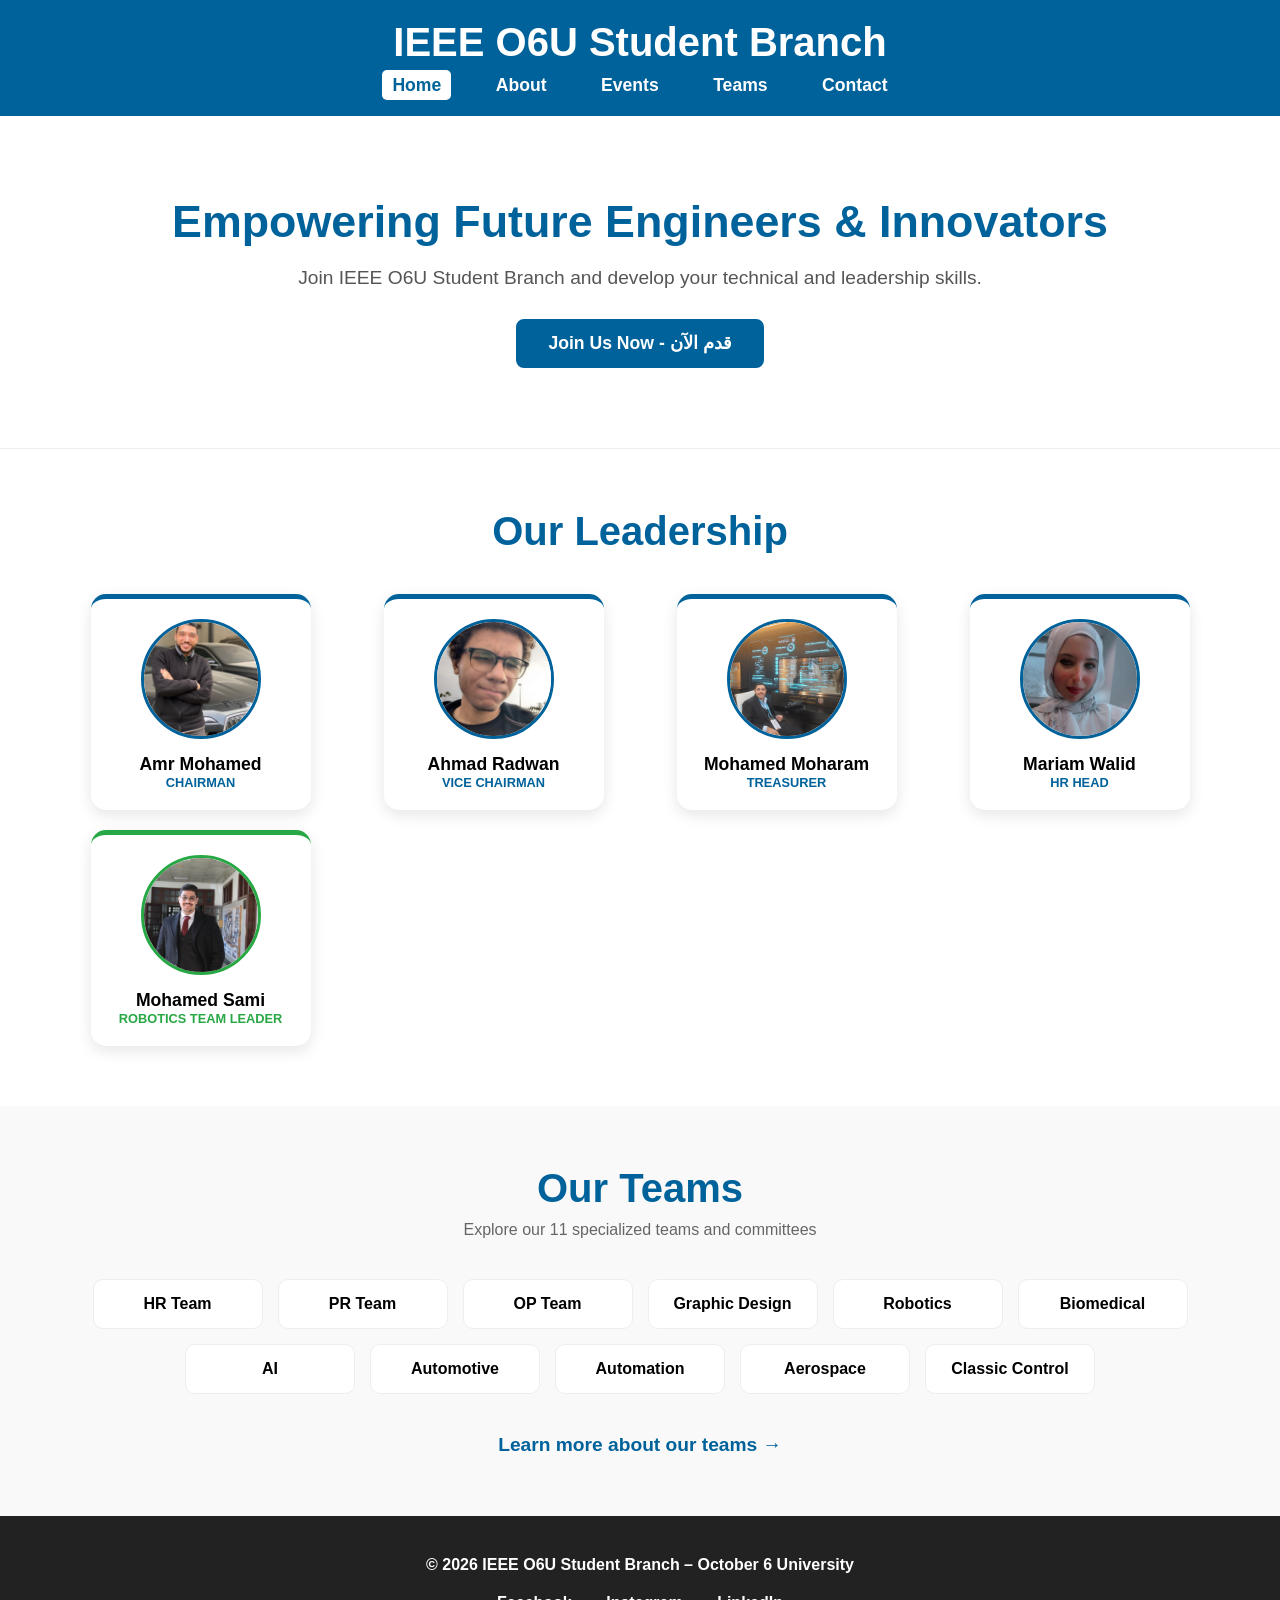
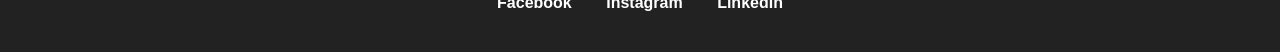
==== index.html @ f4ebad58 "Update index.html" ====
<!DOCTYPE html>
<html lang="en">
<head>
    <meta charset="UTF-8">
    <meta name="viewport" content="width=device-width, initial-scale=1.0">
    <title>IEEE O6U Student Branch</title>
    <link rel="stylesheet" href="styles.css">
</head>
<body>

<header>
  <div class="container">
    <h1>IEEE O6U Student Branch</h1>
    <nav>
      <ul>
        <li><a href="index.html" class="active">Home</a></li>
        <li><a href="about.html">About</a></li>
        <li><a href="events.html">Events</a></li>
        <li><a href="teams.html">Teams</a></li>
        <li><a href="contact.html">Contact</a></li>
      </ul>
    </nav>
  </div>
</header>

<section class="hero">
  <div class="container">
    <h2>Empowering Future Engineers & Innovators</h2>
    <p>Join IEEE O6U Student Branch and develop your technical and leadership skills.</p>
    <a href="https://docs.google.com/forms/d/e/1FAIpQLSeNjHLIjLSoPMXFCIe4348xCJpKV9gm_BP9CC3lukH4zz6n0A/viewform?usp=header" target="_blank" class="btn">Join Us Now - قدم الآن</a>
  </div>
</section>

<section class="leadership" style="padding: 60px 0; text-align: center; background: #fff;">
    <div class="container">
        <h3 style="color: #00629B; font-size: 2.5em; margin-bottom: 40px;">Our Leadership</h3>
        <div style="display: grid; grid-template-columns: repeat(auto-fit, minmax(220px, 1fr)); gap: 20px; justify-items: center;">
            
            <div class="team-card" style="width: 220px; padding: 20px; background: #fff; border-radius: 15px; box-shadow: 0 5px 15px rgba(0,0,0,0.1); border-top: 5px solid #00629B;">
                <div style="width: 120px; height: 120px; margin: 0 auto 15px; border: 3px solid #00629B; border-radius: 50%; overflow: hidden;">
                    <img src="amr.jpg" alt="Amr Mohamed" style="width: 100%; height: 100%; object-fit: cover;">
                </div>
                <h4 style="font-size: 1.1em;">Amr Mohamed</h4>
                <p style="color: #00629B; font-weight: bold; font-size: 0.8em; text-transform: uppercase;">Chairman</p>
            </div>

            <div class="team-card" style="width: 220px; padding: 20px; background: #fff; border-radius: 15px; box-shadow: 0 5px 15px rgba(0,0,0,0.1); border-top: 5px solid #00629B;">
                <div style="width: 120px; height: 120px; margin: 0 auto 15px; border: 3px solid #00629B; border-radius: 50%; overflow: hidden;">
                    <img src="Radwan.jpg" alt="Ahmad Radwan" style="width: 100%; height: 100%; object-fit: cover;">
                </div>
                <h4 style="font-size: 1.1em;">Ahmad Radwan</h4>
                <p style="color: #00629B; font-weight: bold; font-size: 0.8em; text-transform: uppercase;">Vice Chairman</p>
            </div>

            <div class="team-card" style="width: 220px; padding: 20px; background: #fff; border-radius: 15px; box-shadow: 0 5px 15px rgba(0,0,0,0.1); border-top: 5px solid #00629B;">
                <div style="width: 120px; height: 120px; margin: 0 auto 15px; border: 3px solid #00629B; border-radius: 50%; overflow: hidden;">
                    <img src="moharam.jpg" alt="Mohamed Moharam" style="width: 100%; height: 100%; object-fit: cover;">
                </div>
                <h4 style="font-size: 1.1em;">Mohamed Moharam</h4>
                <p style="color: #00629B; font-weight: bold; font-size: 0.8em; text-transform: uppercase;">Treasurer</p>
            </div>

            <div class="team-card" style="width: 220px; padding: 20px; background: #fff; border-radius: 15px; box-shadow: 0 5px 15px rgba(0,0,0,0.1); border-top: 5px solid #00629B;">
                <div style="width: 120px; height: 120px; margin: 0 auto 15px; border: 3px solid #00629B; border-radius: 50%; overflow: hidden;">
                    <img src="mariam.jpg" alt="Mariam Walid HR Head" style="width: 100%; height: 100%; object-fit: cover;">
                </div>
                <h4 style="font-size: 1.1em;">Mariam Walid</h4>
                <p style="color: #00629B; font-weight: bold; font-size: 0.8em; text-transform: uppercase;">HR Head</p>
            </div>

            <div class="team-card" style="width: 220px; padding: 20px; background: #fff; border-radius: 15px; box-shadow: 0 5px 15px rgba(0,0,0,0.1); border-top: 5px solid #28a745;">
                <div style="width: 120px; height: 120px; margin: 0 auto 15px; border: 3px solid #28a745; border-radius: 50%; overflow: hidden;">
                    <img src="sami.jpg" alt="Mohamed Sami" style="width: 100%; height: 100%; object-fit: cover;">
                </div>
                <h4 style="font-size: 1.1em;">Mohamed Sami</h4>
                <p style="color: #28a745; font-weight: bold; font-size: 0.8em; text-transform: uppercase;">Robotics Team Leader</p>
            </div>

        </div>
    </div>
</section>

<section class="teams-preview" style="padding: 60px 0; text-align: center; background: #f9f9f9;">
  <div class="container">
    <h3 style="color: #00629B; margin-bottom: 10px; font-size: 2.5em;">Our Teams</h3>
    <p style="margin-bottom: 40px; color: #666;">Explore our 11 specialized teams and committees</p>
    
    <div class="team-cards" style="display: flex; justify-content: center; gap: 15px; flex-wrap: wrap; margin-bottom: 40px;">
      <div class="team-card" style="background: #fff; padding: 15px; border-radius: 10px; width: 170px; border: 1px solid #eee;"><h4>HR Team</h4></div>
      <div class="team-card" style="background: #fff; padding: 15px; border-radius: 10px; width: 170px; border: 1px solid #eee;"><h4>PR Team</h4></div>
      <div class="team-card" style="background: #fff; padding: 15px; border-radius: 10px; width: 170px; border: 1px solid #eee;"><h4>OP Team</h4></div>
      <div class="team-card" style="background: #fff; padding: 15px; border-radius: 10px; width: 170px; border: 1px solid #eee;"><h4>Graphic Design</h4></div>
      <div class="team-card" style="background: #fff; padding: 15px; border-radius: 10px; width: 170px; border: 1px solid #eee;"><h4>Robotics</h4></div>
      <div class="team-card" style="background: #fff; padding: 15px; border-radius: 10px; width: 170px; border: 1px solid #eee;"><h4>Biomedical</h4></div>
      <div class="team-card" style="background: #fff; padding: 15px; border-radius: 10px; width: 170px; border: 1px solid #eee;"><h4>AI</h4></div>
      <div class="team-card" style="background: #fff; padding: 15px; border-radius: 10px; width: 170px; border: 1px solid #eee;"><h4>Automotive</h4></div>
      <div class="team-card" style="background: #fff; padding: 15px; border-radius: 10px; width: 170px; border: 1px solid #eee;"><h4>Automation</h4></div>
      <div class="team-card" style="background: #fff; padding: 15px; border-radius: 10px; width: 170px; border: 1px solid #eee;"><h4>Aerospace</h4></div>
      <div class="team-card" style="background: #fff; padding: 15px; border-radius: 10px; width: 170px; border: 1px solid #eee;"><h4>Classic Control</h4></div>
    </div>
    
    <a href="teams.html" style="color: #00629B; font-weight: bold; text-decoration: none; font-size: 1.2em;">Learn more about our teams →</a>
  </div>
</section>

<footer style="background: #222; color: white; padding: 40px 0; text-align: center;">
  <div class="container">
    <p style="margin-bottom: 20px; font-weight: bold;">© 2026 IEEE O6U Student Branch – October 6 University</p>
    <div class="social-links">
      <a href="https://www.facebook.com/IEEEO6U" target="_blank" style="color: white; text-decoration: none; margin: 0 15px; font-weight: bold;">Facebook</a>
      <a href="https://www.instagram.com/ieee_o6u" target="_blank" style="color: white; text-decoration: none; margin: 0 15px; font-weight: bold;">Instagram</a>
      <a href="https://www.linkedin.com/company/ieee-o6u/" target="_blank" style="color: white; text-decoration: none; margin: 0 15px; font-weight: bold;">LinkedIn</a>
    </div>
  </div>
</footer>

</body>
</html>
---- styles.css ----
/* Reset & General Styles */
* {
  margin: 0;
  padding: 0;
  box-sizing: border-box;
  font-family: 'Segoe UI', Tahoma, Geneva, Verdana, sans-serif; /* خط عملي وشيك جداً */
}

html {
  scroll-behavior: smooth; /* عشان النزول والطلوع في الصفحة يكون ناعم */
}

body {
  background-color: #f4f7f9;
}

/* Container */
.container {
  width: 90%;
  max-width: 1200px;
  margin: 0 auto;
}

/* Header + Navbar */
header {
  background: #00629B; /* لون IEEE الرسمي */
  color: white;
  padding: 20px 0;
  text-align: center;
  box-shadow: 0 4px 10px rgba(0,0,0,0.1);
}

header h1 {
  font-size: 2.5em;
  margin-bottom: 10px;
}

nav ul {
  list-style: none;
  margin-top: 10px;
}

nav ul li {
  display: inline-block;
  margin: 0 15px;
}

nav ul li a {
  color: white;
  text-decoration: none;
  font-weight: bold;
  font-size: 1.1em;
  transition: 0.3s;
  padding: 5px 10px;
  border-radius: 5px;
}

nav ul li a:hover,
nav ul li a.active {
  color: #00629B;
  background: white; /* بيعمل شكل زرار لما تقف عليه */
}

/* Hero Section */
.hero {
  background: #fff;
  text-align: center;
  padding: 80px 20px;
  animation: fadeIn 1.2s ease-in;
  border-bottom: 1px solid #eee;
}

.hero h2 {
  font-size: 2.8em;
  margin-bottom: 20px;
  color: #00629B;
}

.hero p {
  font-size: 1.2em;
  margin-bottom: 30px;
  color: #555;
}

.btn {
  display: inline-block;
  padding: 12px 30px;
  background: #00629B;
  color: white;
  text-decoration: none;
  border-radius: 8px;
  font-weight: bold;
  font-size: 1.1em;
  transition: 0.3s;
  border: 2px solid #00629B;
}

.btn:hover {
  background: white;
  color: #00629B;
}

/* Cards (Teams & Events) */
.team-cards, .event-cards {
  display: flex;
  flex-wrap: wrap;
  justify-content: center;
  gap: 20px;
  margin-top: 30px;
}

.team-card, .event-card {
  transition: 0.3s ease-in-out;
  cursor: pointer;
}

.team-card:hover, .event-card:hover {
  transform: translateY(-10px);
  box-shadow: 0 15px 25px rgba(0,0,0,0.15) !important;
}

/* Social Links Hover Effect in Footer */
.social-links a {
  transition: 0.3s;
}

.social-links a:hover {
  color: #00629B !important;
}

/* Animations */
@keyframes fadeIn {
  0% { opacity: 0; transform: translateY(20px); }
  100% { opacity: 1; transform: translateY(0); }
}

/* Join Page Styles (لو احتجتها في المستقبل) */
.join-container {
    max-width: 500px;
    margin: 40px auto;
    background: #fff;
    padding: 30px;
    border-radius: 12px;
    box-shadow: 0 10px 30px rgba(0,0,0,0.1);
    border-top: 6px solid #00629B;
}
.form-group { margin-bottom: 15px; }
.form-group label { display: block; margin-bottom: 5px; font-weight: bold; }
.form-group input, .form-group select, .form-group textarea {
    width: 100%; padding: 10px; border: 1px solid #ddd; border-radius: 6px; box-sizing: border-box;
}
.submit-btn {
    width: 100%; background: #00629B; color: white; padding: 12px; border: none;
    border-radius: 6px; font-size: 16px; cursor: pointer; transition: 0.3s;
}
.submit-btn:hover { background: #004a75; }

/* Responsive Media Queries (عشان الموبايل) */
@media (max-width: 768px) {
  nav ul li {
    display: block;
    margin: 10px 0;
  }
  .hero h2 {
    font-size: 2em;
  }
  .team-card, .event-card {
    width: 100% !important;
    max-width: 350px;
  }
}
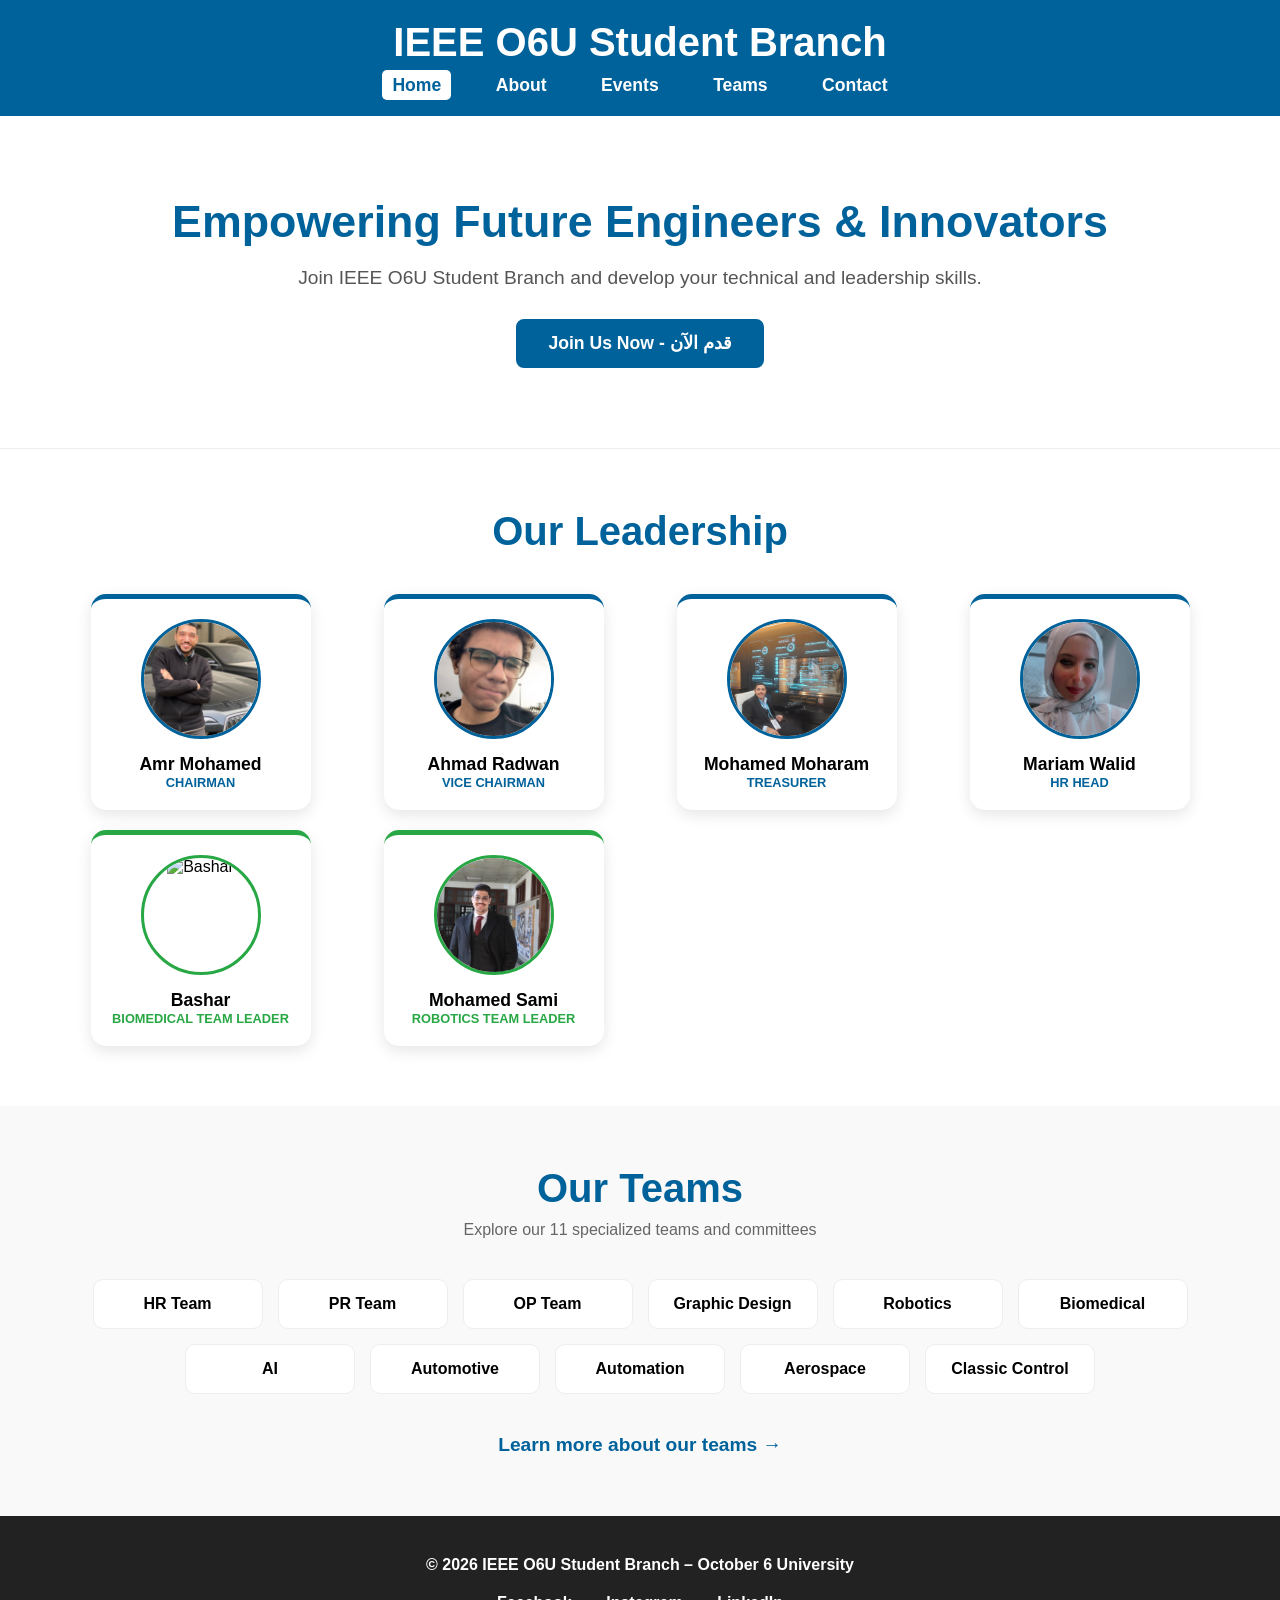
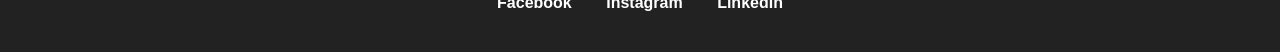
==== commit 4adf8768: "Update index.html" ====
--- a/index.html
+++ b/index.html
@@ -70,6 +70,14 @@
 
             <div class="team-card" style="width: 220px; padding: 20px; background: #fff; border-radius: 15px; box-shadow: 0 5px 15px rgba(0,0,0,0.1); border-top: 5px solid #28a745;">
                 <div style="width: 120px; height: 120px; margin: 0 auto 15px; border: 3px solid #28a745; border-radius: 50%; overflow: hidden;">
+                    <img src="bashar.jpg" alt="Bashar" style="width: 100%; height: 100%; object-fit: cover;">
+                </div>
+                <h4 style="font-size: 1.1em;">Bashar</h4>
+                <p style="color: #28a745; font-weight: bold; font-size: 0.8em; text-transform: uppercase;">Biomedical Team Leader</p>
+            </div>
+
+            <div class="team-card" style="width: 220px; padding: 20px; background: #fff; border-radius: 15px; box-shadow: 0 5px 15px rgba(0,0,0,0.1); border-top: 5px solid #28a745;">
+                <div style="width: 120px; height: 120px; margin: 0 auto 15px; border: 3px solid #28a745; border-radius: 50%; overflow: hidden;">
                     <img src="sami.jpg" alt="Mohamed Sami" style="width: 100%; height: 100%; object-fit: cover;">
                 </div>
                 <h4 style="font-size: 1.1em;">Mohamed Sami</h4>
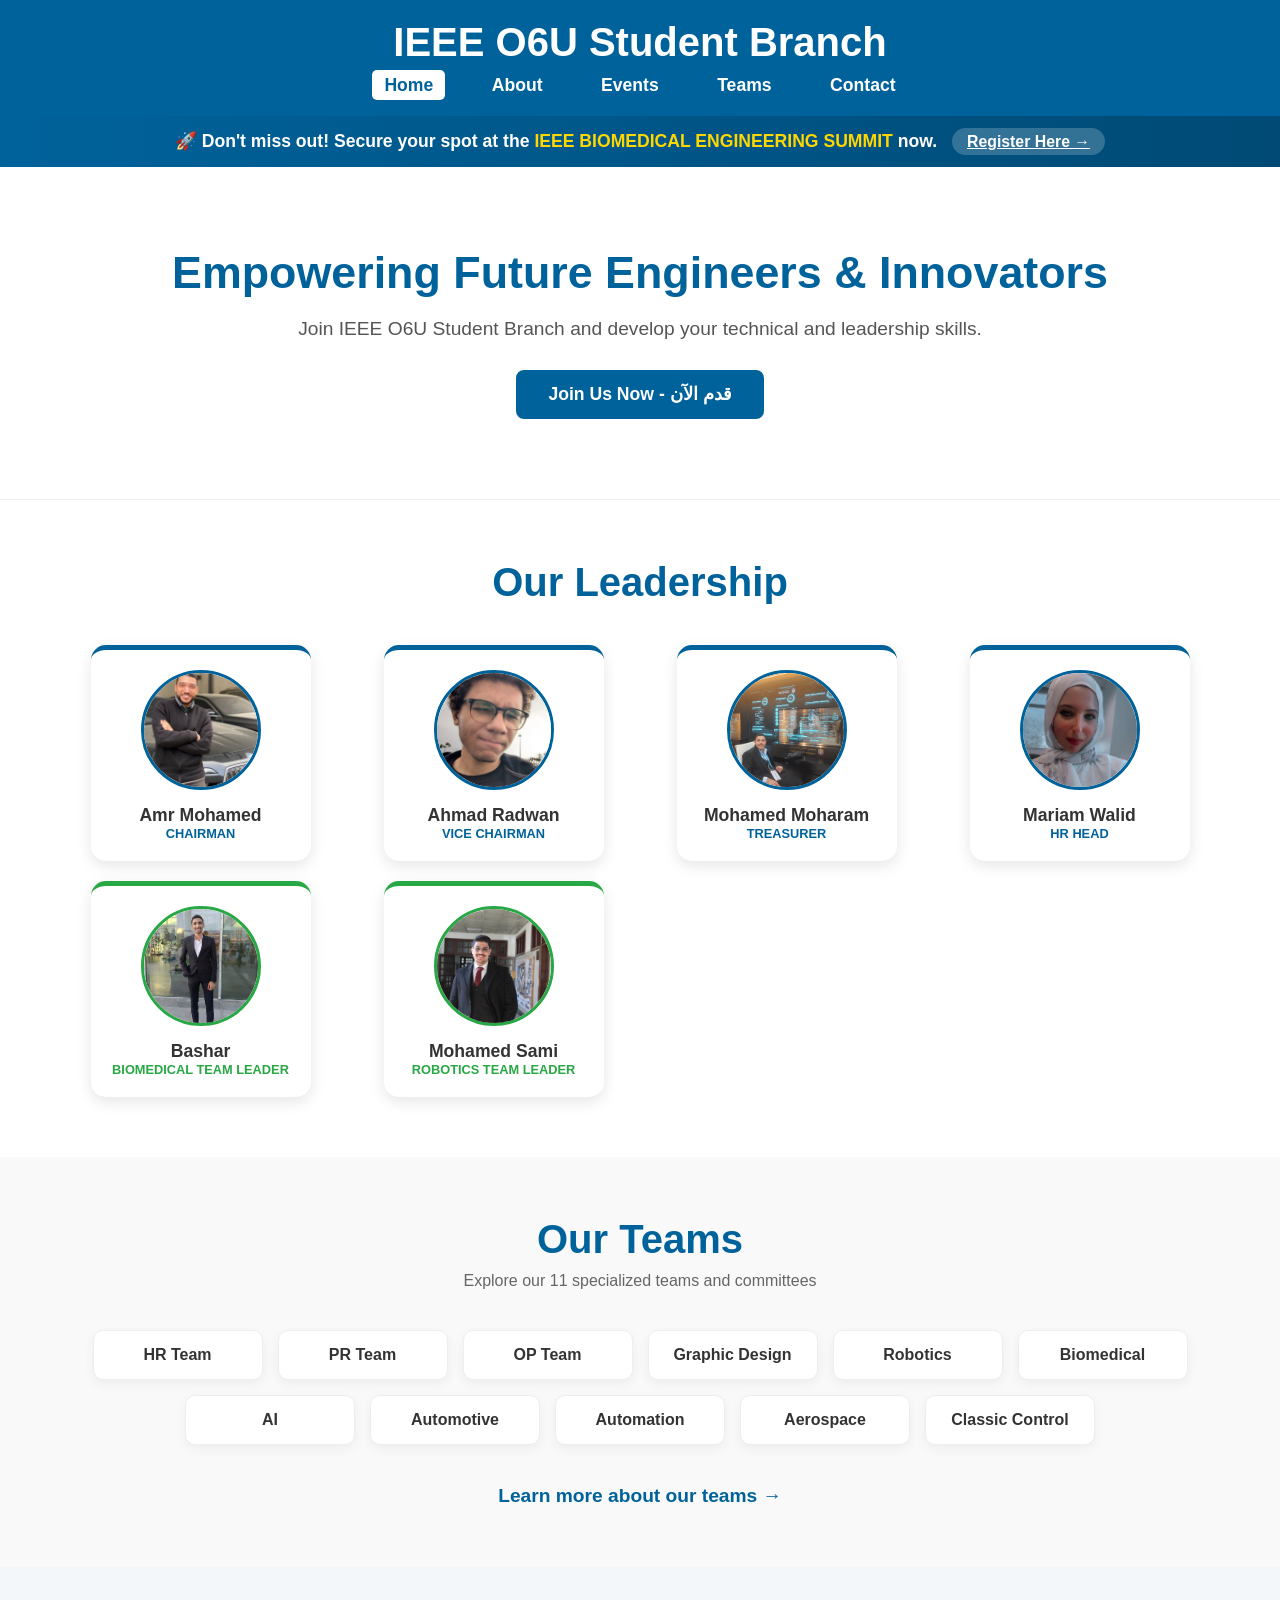
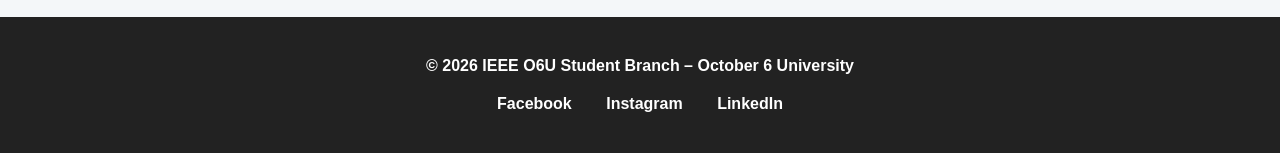
==== commit be9acdb0: "Update index.html" ====
--- a/index.html
+++ b/index.html
@@ -22,6 +22,13 @@
     </nav>
   </div>
 </header>
+
+<div style="background: linear-gradient(90deg, #00629B, #004a75); color: white; padding: 15px; text-align: center; font-family: sans-serif;">
+    <p style="margin: 0; font-size: 1.1em; font-weight: bold;">
+        🚀 Don't miss out! Secure your spot at the <span style="color: #FFD700;">IEEE BIOMEDICAL ENGINEERING SUMMIT</span> now. 
+        <a href="events.html" style="color: #fff; text-decoration: underline; margin-left: 10px; background: rgba(255,255,255,0.2); padding: 5px 15px; border-radius: 20px; font-size: 0.9em; transition: 0.3s;">Register Here →</a>
+    </p>
+</div>
 
 <section class="hero">
   <div class="container">
--- a/styles.css
+++ b/styles.css
@@ -3,15 +3,16 @@
   margin: 0;
   padding: 0;
   box-sizing: border-box;
-  font-family: 'Segoe UI', Tahoma, Geneva, Verdana, sans-serif; /* خط عملي وشيك جداً */
+  font-family: 'Segoe UI', Tahoma, Geneva, Verdana, sans-serif;
 }
 
 html {
-  scroll-behavior: smooth; /* عشان النزول والطلوع في الصفحة يكون ناعم */
+  scroll-behavior: smooth;
 }
 
 body {
   background-color: #f4f7f9;
+  color: #333;
 }
 
 /* Container */
@@ -23,7 +24,7 @@
 
 /* Header + Navbar */
 header {
-  background: #00629B; /* لون IEEE الرسمي */
+  background: #00629B; /* IEEE Official Blue */
   color: white;
   padding: 20px 0;
   text-align: center;
@@ -51,14 +52,14 @@
   font-weight: bold;
   font-size: 1.1em;
   transition: 0.3s;
-  padding: 5px 10px;
+  padding: 5px 12px;
   border-radius: 5px;
 }
 
 nav ul li a:hover,
 nav ul li a.active {
   color: #00629B;
-  background: white; /* بيعمل شكل زرار لما تقف عليه */
+  background: white;
 }
 
 /* Hero Section */
@@ -82,6 +83,7 @@
   color: #555;
 }
 
+/* Buttons */
 .btn {
   display: inline-block;
   padding: 12px 30px;
@@ -91,37 +93,62 @@
   border-radius: 8px;
   font-weight: bold;
   font-size: 1.1em;
-  transition: 0.3s;
+  transition: 0.3s ease-in-out;
   border: 2px solid #00629B;
 }
 
 .btn:hover {
   background: white;
   color: #00629B;
+  transform: scale(1.05);
 }
 
-/* Cards (Teams & Events) */
+/* Cards (Teams & Events) Styling */
 .team-cards, .event-cards {
   display: flex;
   flex-wrap: wrap;
   justify-content: center;
-  gap: 20px;
+  gap: 25px;
   margin-top: 30px;
 }
 
 .team-card, .event-card {
-  transition: 0.3s ease-in-out;
+  background: #fff;
+  padding: 25px;
+  border-radius: 12px;
+  text-align: center;
+  transition: all 0.3s ease-in-out;
   cursor: pointer;
+  box-shadow: 0 4px 12px rgba(0,0,0,0.05); /* ظل خفيف في العادي */
+  position: relative;
+  overflow: hidden;
 }
 
+/* Hover Effect for Cards */
 .team-card:hover, .event-card:hover {
-  transform: translateY(-10px);
-  box-shadow: 0 15px 25px rgba(0,0,0,0.15) !important;
+  transform: translateY(-10px); /* يترفع لفوق */
+  box-shadow: 0 15px 30px rgba(0,0,0,0.15) !important; /* ظل قوي */
 }
 
-/* Social Links Hover Effect in Footer */
+/* Footer */
+footer {
+  background: #222;
+  color: white;
+  padding: 40px 0;
+  text-align: center;
+  margin-top: 50px;
+}
+
+footer p {
+  margin-bottom: 20px;
+}
+
 .social-links a {
   transition: 0.3s;
+  color: white;
+  text-decoration: none;
+  margin: 0 15px;
+  font-weight: bold;
 }
 
 .social-links a:hover {
@@ -134,38 +161,28 @@
   100% { opacity: 1; transform: translateY(0); }
 }
 
-/* Join Page Styles (لو احتجتها في المستقبل) */
-.join-container {
-    max-width: 500px;
-    margin: 40px auto;
-    background: #fff;
-    padding: 30px;
-    border-radius: 12px;
-    box-shadow: 0 10px 30px rgba(0,0,0,0.1);
-    border-top: 6px solid #00629B;
-}
-.form-group { margin-bottom: 15px; }
-.form-group label { display: block; margin-bottom: 5px; font-weight: bold; }
-.form-group input, .form-group select, .form-group textarea {
-    width: 100%; padding: 10px; border: 1px solid #ddd; border-radius: 6px; box-sizing: border-box;
-}
-.submit-btn {
-    width: 100%; background: #00629B; color: white; padding: 12px; border: none;
-    border-radius: 6px; font-size: 16px; cursor: pointer; transition: 0.3s;
-}
-.submit-btn:hover { background: #004a75; }
-
-/* Responsive Media Queries (عشان الموبايل) */
+/* Responsive Media Queries (Mobile Friendly) */
 @media (max-width: 768px) {
+  header h1 {
+    font-size: 1.8em;
+  }
+  
   nav ul li {
     display: block;
     margin: 10px 0;
   }
+  
+  .hero {
+    padding: 50px 20px;
+  }
+
   .hero h2 {
     font-size: 2em;
   }
+
   .team-card, .event-card {
     width: 100% !important;
     max-width: 350px;
+    margin: 0 auto;
   }
 }
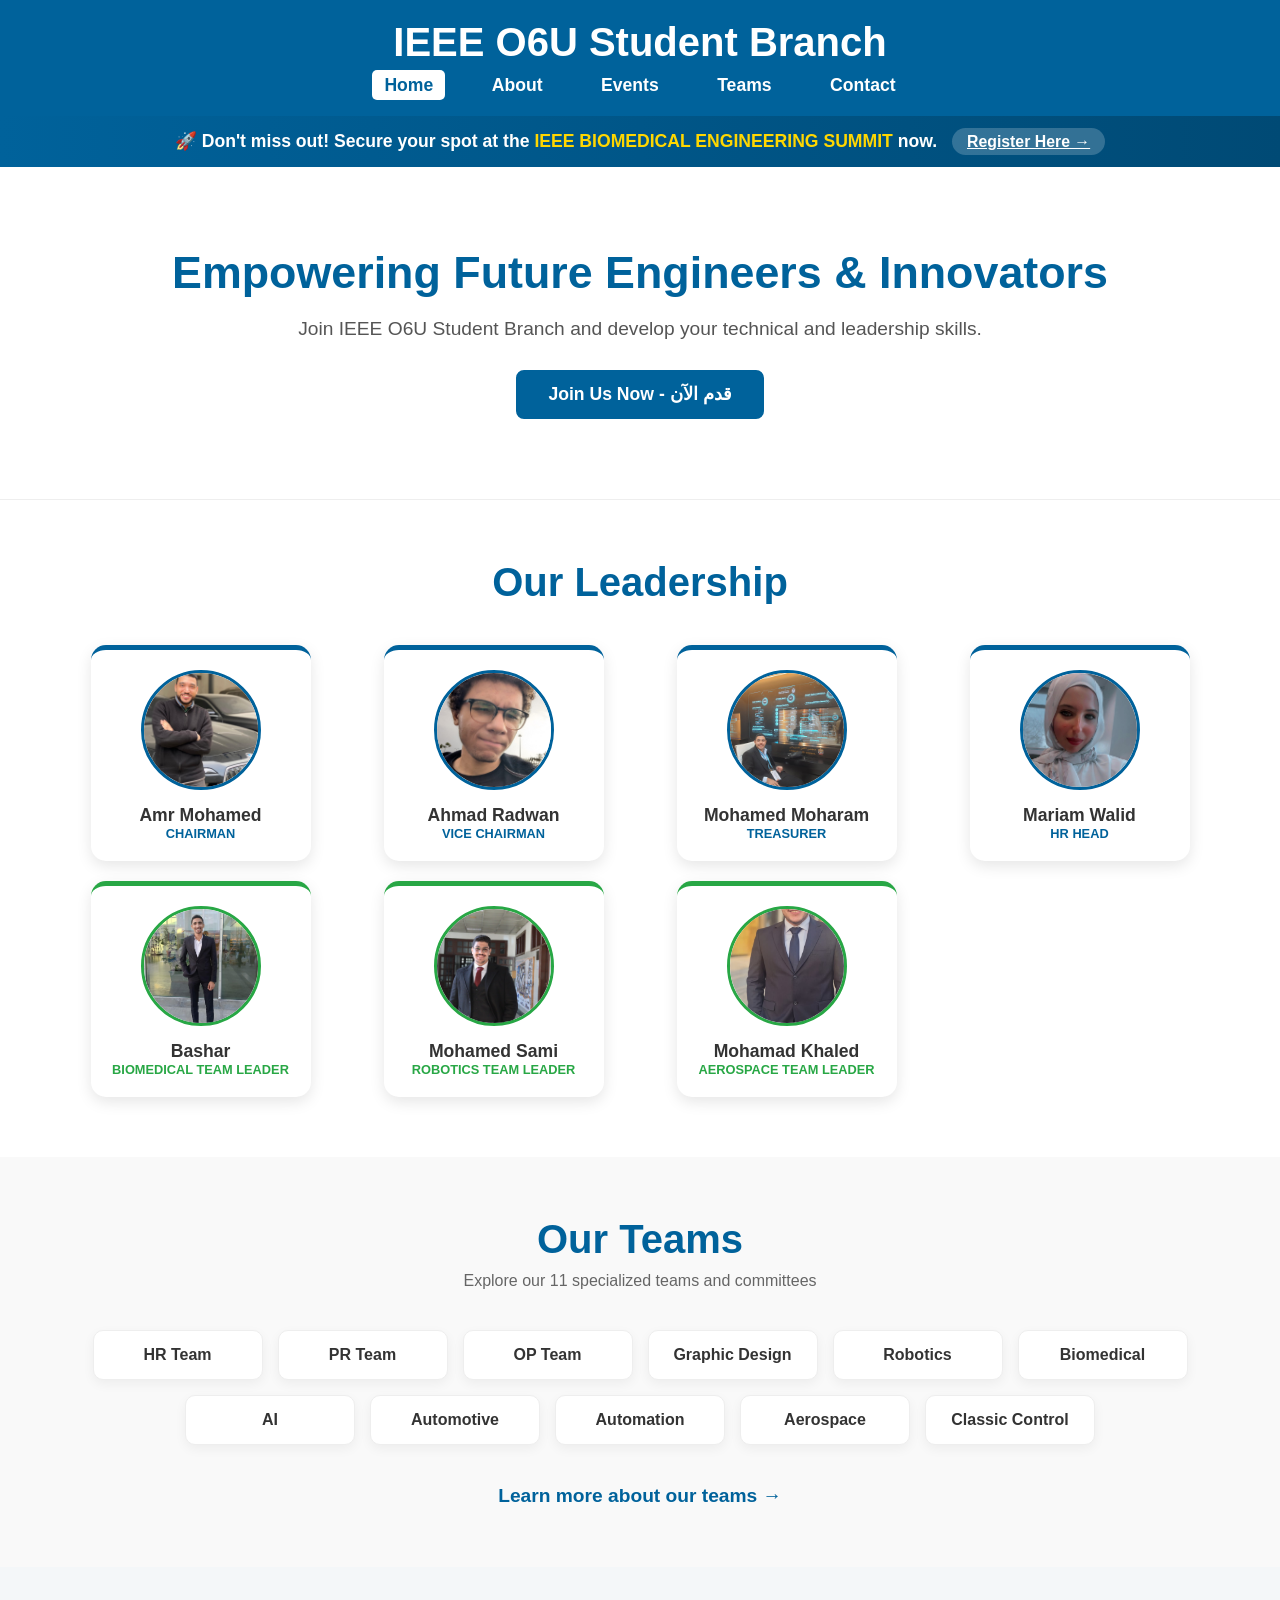
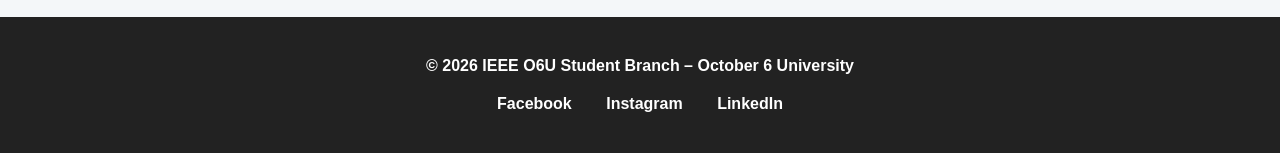
==== commit 05cfefb8: "Update index.html" ====
--- a/index.html
+++ b/index.html
@@ -91,6 +91,14 @@
                 <p style="color: #28a745; font-weight: bold; font-size: 0.8em; text-transform: uppercase;">Robotics Team Leader</p>
             </div>
 
+            <div class="team-card" style="width: 220px; padding: 20px; background: #fff; border-radius: 15px; box-shadow: 0 5px 15px rgba(0,0,0,0.1); border-top: 5px solid #28a745;">
+                <div style="width: 120px; height: 120px; margin: 0 auto 15px; border: 3px solid #28a745; border-radius: 50%; overflow: hidden;">
+                    <img src="mokh.jpg" alt="Mohamad Khaled" style="width: 100%; height: 100%; object-fit: cover;">
+                </div>
+                <h4 style="font-size: 1.1em;">Mohamad Khaled</h4>
+                <p style="color: #28a745; font-weight: bold; font-size: 0.8em; text-transform: uppercase;">Aerospace Team Leader</p>
+            </div>
+
         </div>
     </div>
 </section>
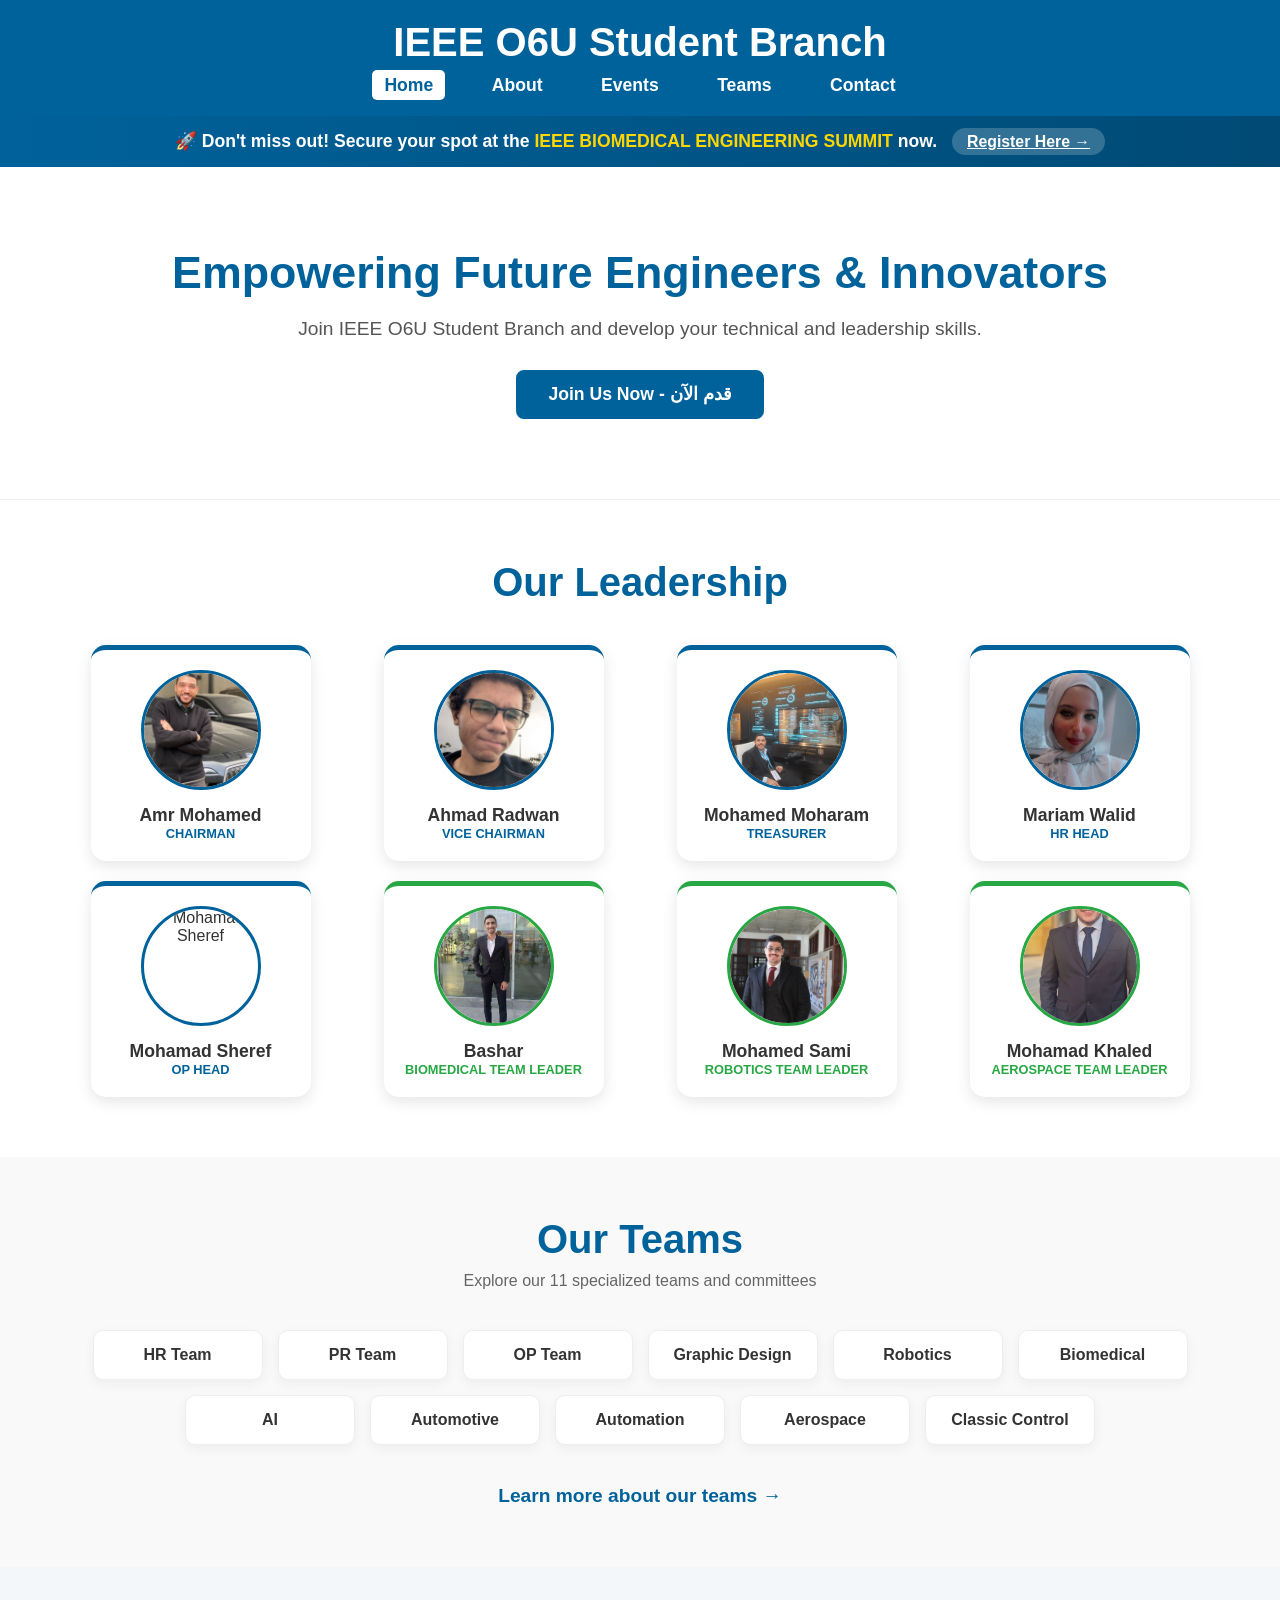
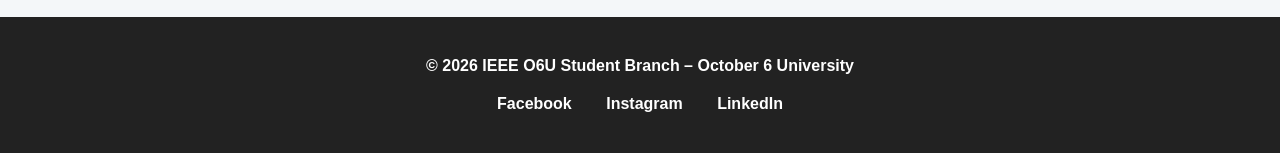
==== commit 94526845: "Update index.html" ====
--- a/index.html
+++ b/index.html
@@ -75,6 +75,14 @@
                 <p style="color: #00629B; font-weight: bold; font-size: 0.8em; text-transform: uppercase;">HR Head</p>
             </div>
 
+            <div class="team-card" style="width: 220px; padding: 20px; background: #fff; border-radius: 15px; box-shadow: 0 5px 15px rgba(0,0,0,0.1); border-top: 5px solid #00629B;">
+                <div style="width: 120px; height: 120px; margin: 0 auto 15px; border: 3px solid #00629B; border-radius: 50%; overflow: hidden;">
+                    <img src="sheref.jpg" alt="Mohamad Sheref" style="width: 100%; height: 100%; object-fit: cover;">
+                </div>
+                <h4 style="font-size: 1.1em;">Mohamad Sheref</h4>
+                <p style="color: #00629B; font-weight: bold; font-size: 0.8em; text-transform: uppercase;">OP Head</p>
+            </div>
+
             <div class="team-card" style="width: 220px; padding: 20px; background: #fff; border-radius: 15px; box-shadow: 0 5px 15px rgba(0,0,0,0.1); border-top: 5px solid #28a745;">
                 <div style="width: 120px; height: 120px; margin: 0 auto 15px; border: 3px solid #28a745; border-radius: 50%; overflow: hidden;">
                     <img src="bashar.jpg" alt="Bashar" style="width: 100%; height: 100%; object-fit: cover;">
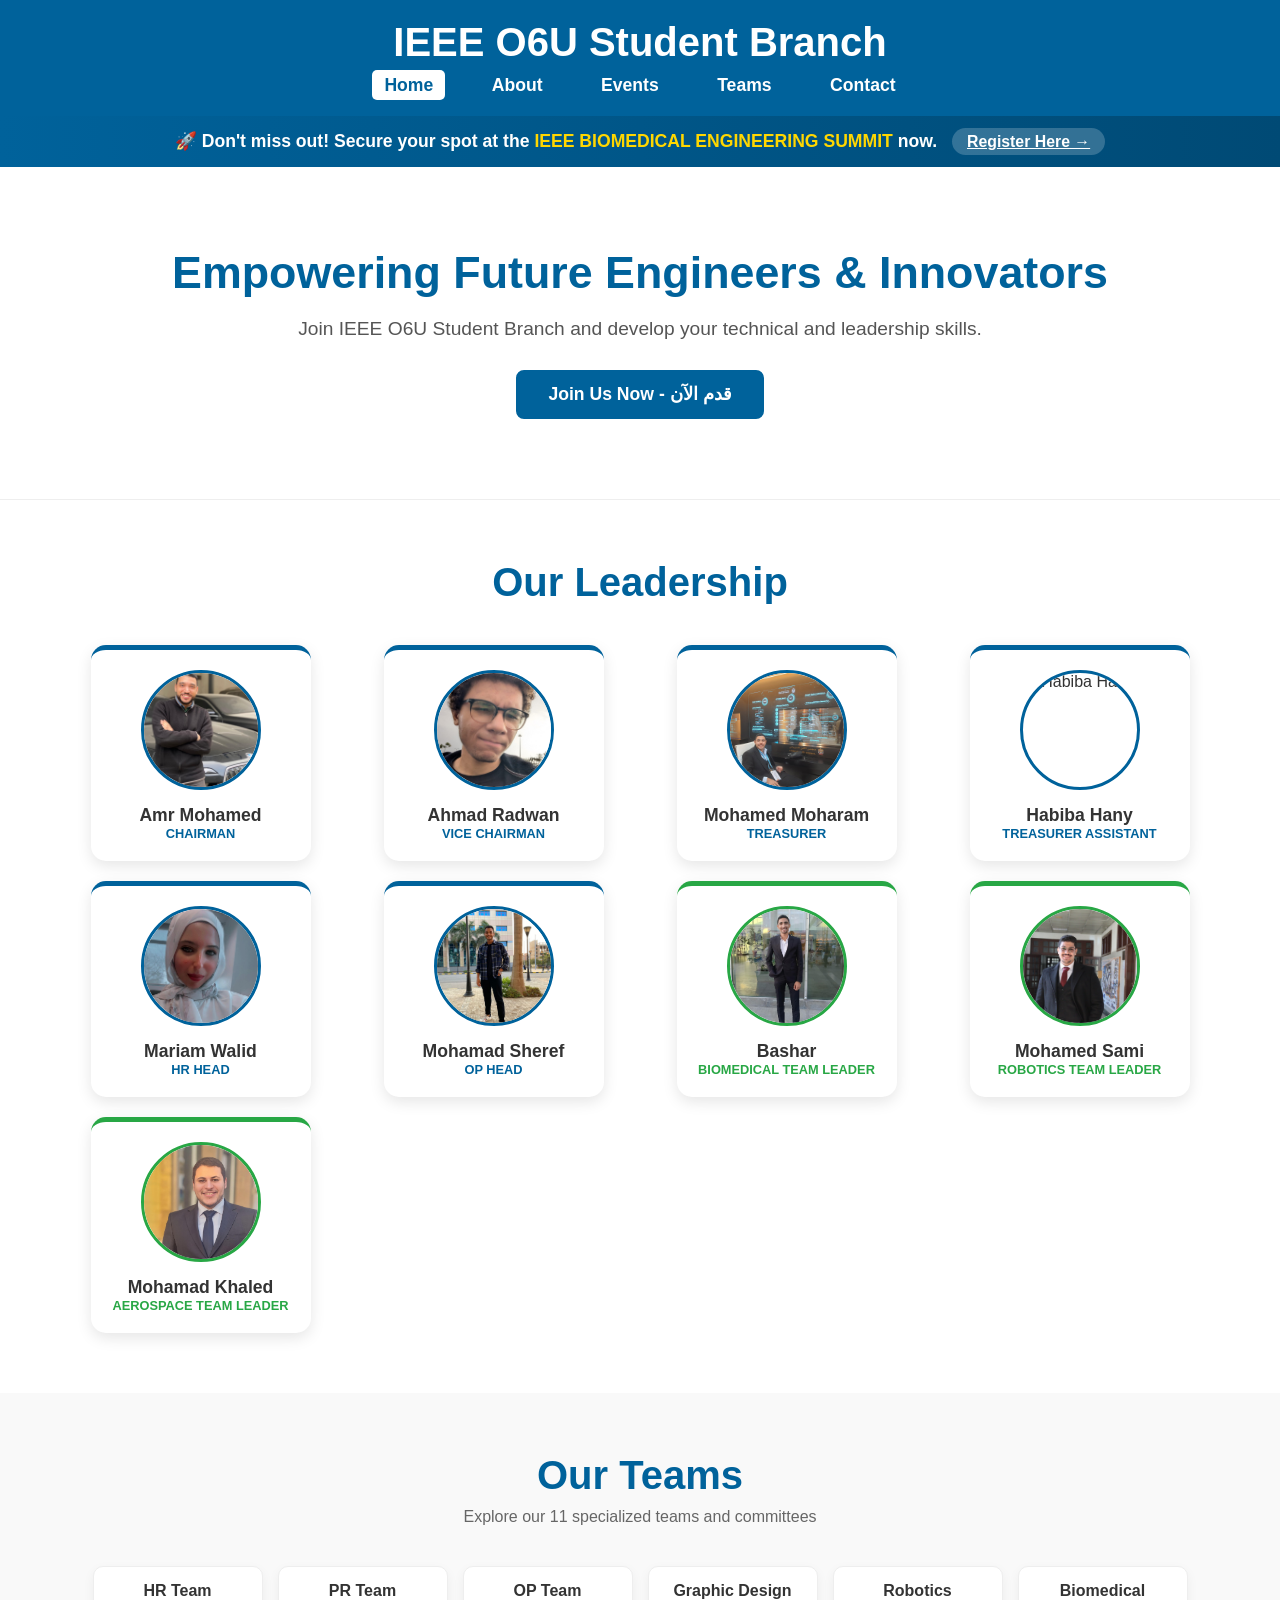
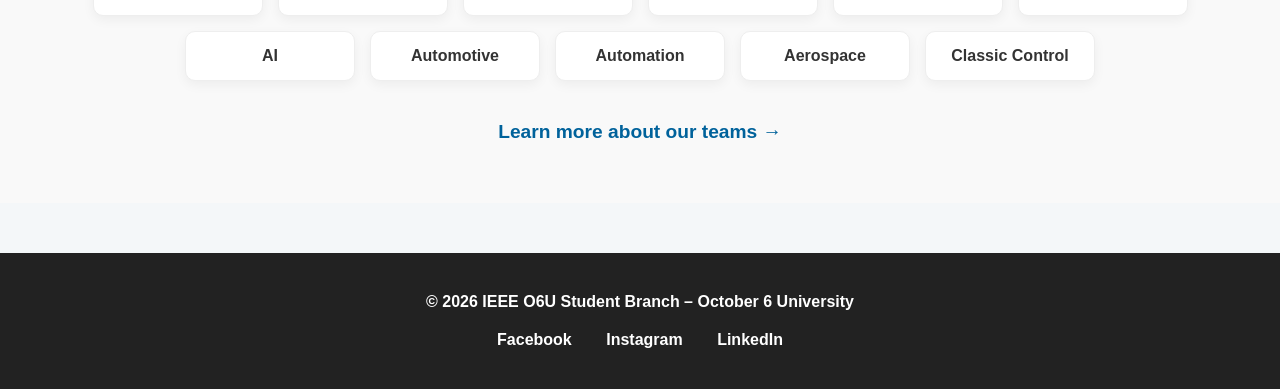
==== commit e76cb0b8: "Update index.html" ====
--- a/index.html
+++ b/index.html
@@ -65,6 +65,14 @@
                 </div>
                 <h4 style="font-size: 1.1em;">Mohamed Moharam</h4>
                 <p style="color: #00629B; font-weight: bold; font-size: 0.8em; text-transform: uppercase;">Treasurer</p>
+            </div>
+
+            <div class="team-card" style="width: 220px; padding: 20px; background: #fff; border-radius: 15px; box-shadow: 0 5px 15px rgba(0,0,0,0.1); border-top: 5px solid #00629B;">
+                <div style="width: 120px; height: 120px; margin: 0 auto 15px; border: 3px solid #00629B; border-radius: 50%; overflow: hidden;">
+                    <img src="habiba.jpg" alt="Habiba Hany" style="width: 100%; height: 100%; object-fit: cover;">
+                </div>
+                <h4 style="font-size: 1.1em;">Habiba Hany</h4>
+                <p style="color: #00629B; font-weight: bold; font-size: 0.8em; text-transform: uppercase;">Treasurer Assistant</p>
             </div>
 
             <div class="team-card" style="width: 220px; padding: 20px; background: #fff; border-radius: 15px; box-shadow: 0 5px 15px rgba(0,0,0,0.1); border-top: 5px solid #00629B;">
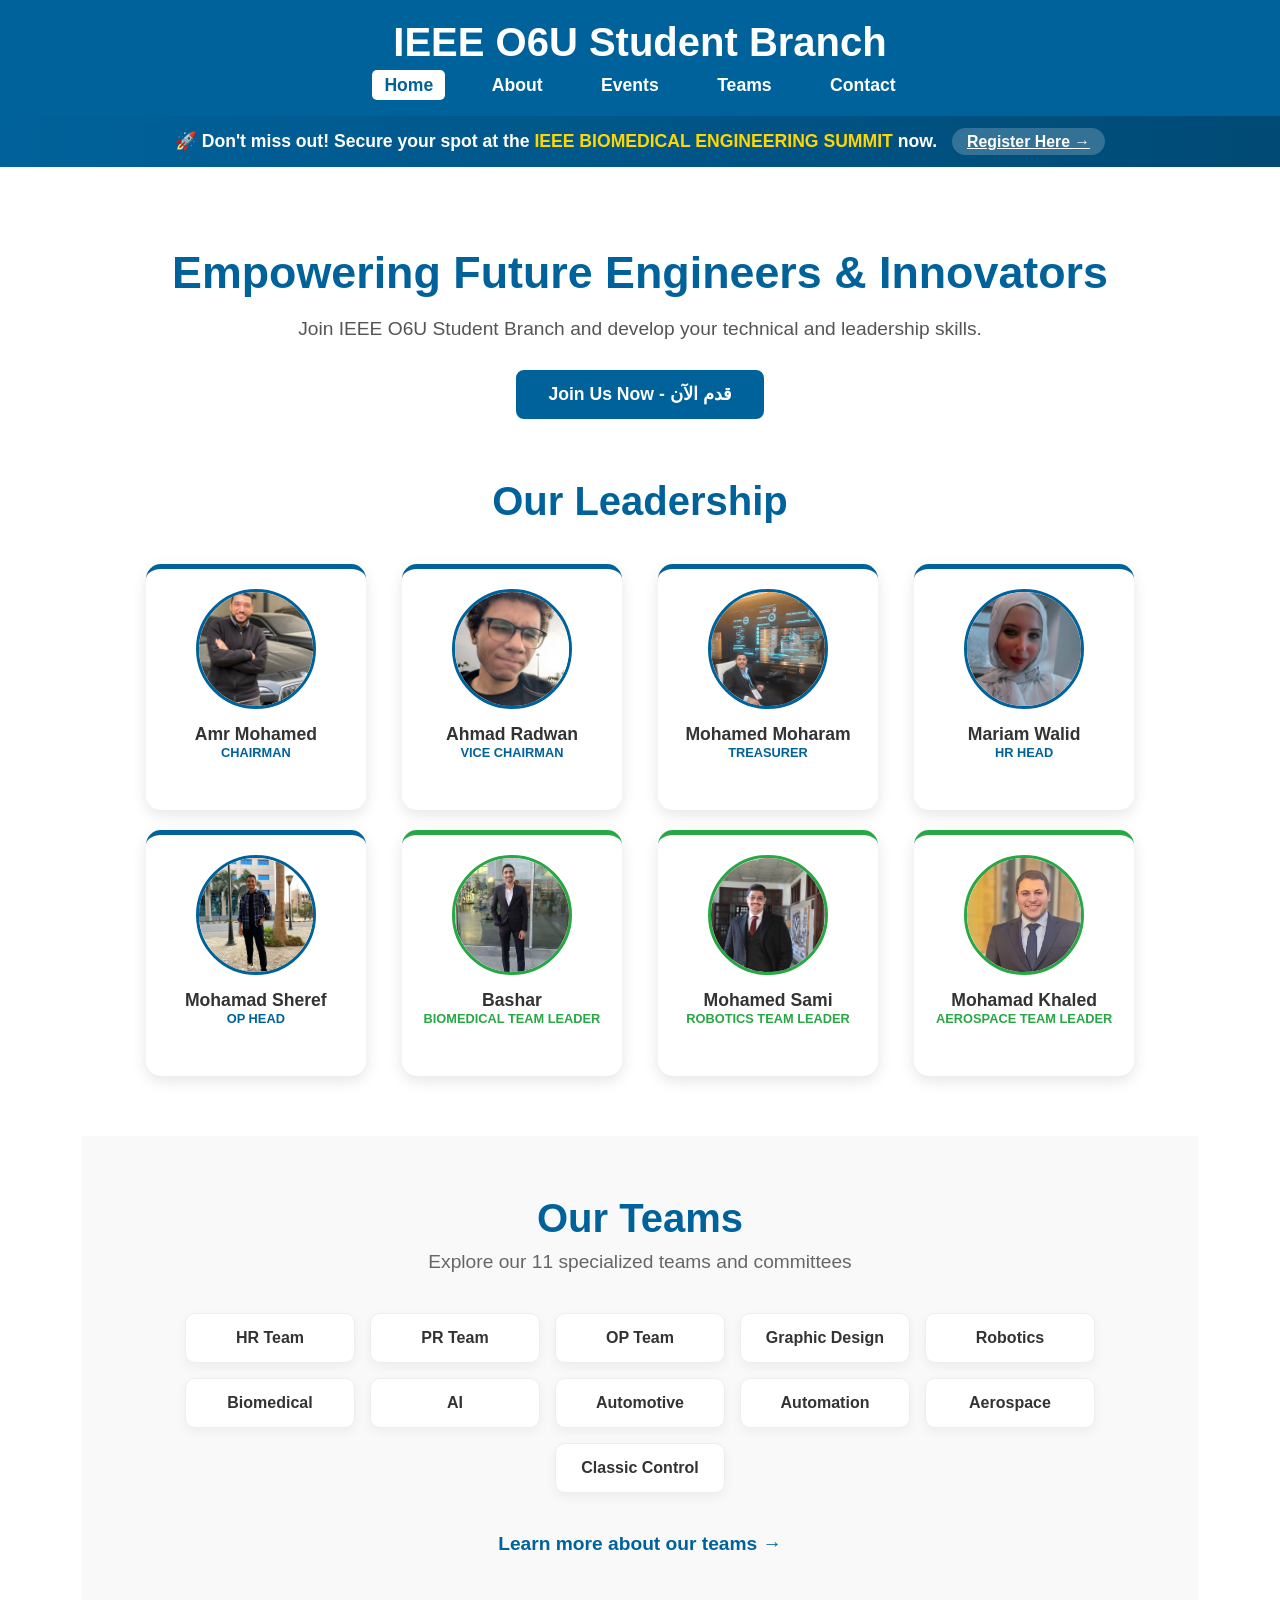
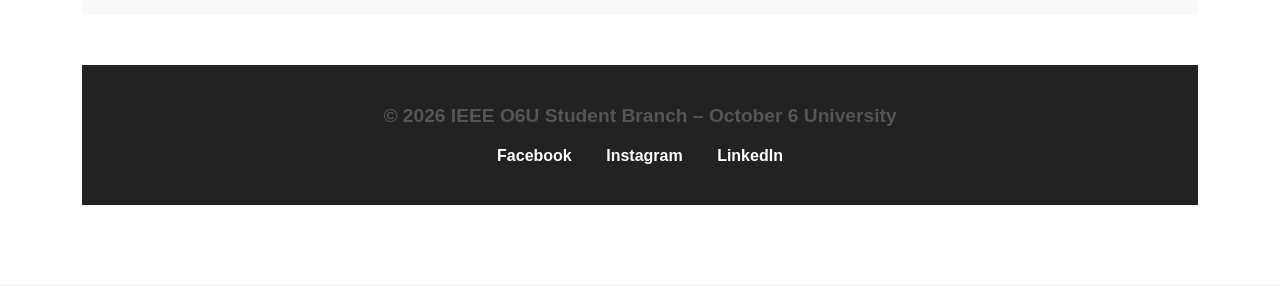
==== commit e64e2105: "Update index.html" ====
--- a/index.html
+++ b/index.html
@@ -35,8 +35,8 @@
     <h2>Empowering Future Engineers & Innovators</h2>
     <p>Join IEEE O6U Student Branch and develop your technical and leadership skills.</p>
     <a href="https://docs.google.com/forms/d/e/1FAIpQLSeNjHLIjLSoPMXFCIe4348xCJpKV9gm_BP9CC3lukH4zz6n0A/viewform?usp=header" target="_blank" class="btn">Join Us Now - قدم الآن</a>
-  </div>
-</section>
+  </dtiv>
+</secion>
 
 <section class="leadership" style="padding: 60px 0; text-align: center; background: #fff;">
     <div class="container">
@@ -67,6 +67,7 @@
                 <p style="color: #00629B; font-weight: bold; font-size: 0.8em; text-transform: uppercase;">Treasurer</p>
             </div>
 
+            <!--
             <div class="team-card" style="width: 220px; padding: 20px; background: #fff; border-radius: 15px; box-shadow: 0 5px 15px rgba(0,0,0,0.1); border-top: 5px solid #00629B;">
                 <div style="width: 120px; height: 120px; margin: 0 auto 15px; border: 3px solid #00629B; border-radius: 50%; overflow: hidden;">
                     <img src="habiba.jpg" alt="Habiba Hany" style="width: 100%; height: 100%; object-fit: cover;">
@@ -74,6 +75,7 @@
                 <h4 style="font-size: 1.1em;">Habiba Hany</h4>
                 <p style="color: #00629B; font-weight: bold; font-size: 0.8em; text-transform: uppercase;">Treasurer Assistant</p>
             </div>
+            -->
 
             <div class="team-card" style="width: 220px; padding: 20px; background: #fff; border-radius: 15px; box-shadow: 0 5px 15px rgba(0,0,0,0.1); border-top: 5px solid #00629B;">
                 <div style="width: 120px; height: 120px; margin: 0 auto 15px; border: 3px solid #00629B; border-radius: 50%; overflow: hidden;">
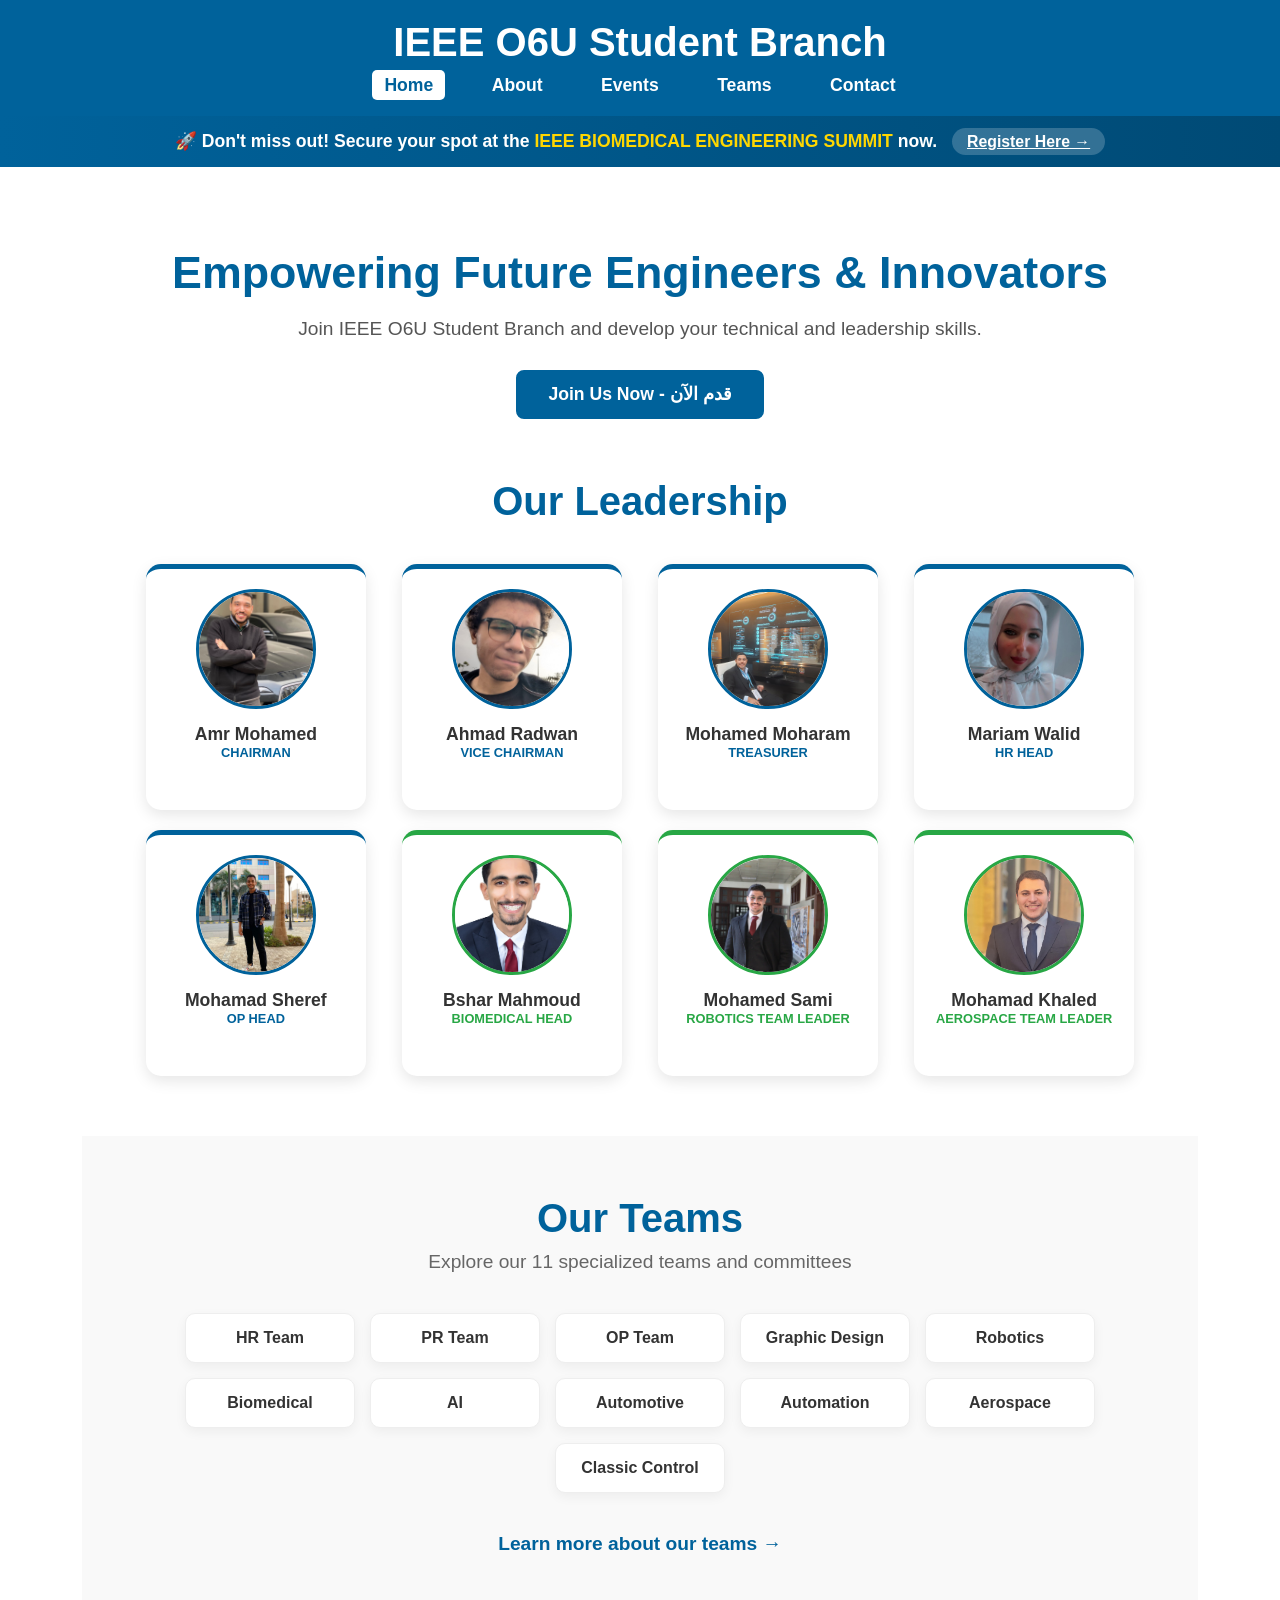
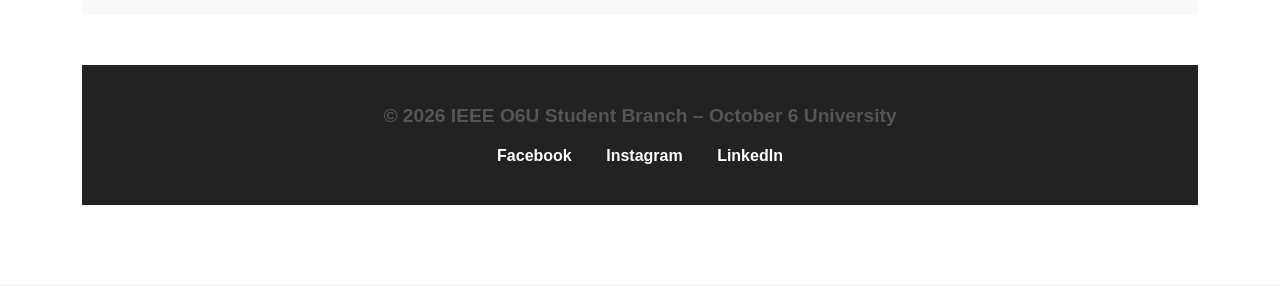
==== commit d12bf8b4: "Update index.html" ====
--- a/index.html
+++ b/index.html
@@ -97,8 +97,8 @@
                 <div style="width: 120px; height: 120px; margin: 0 auto 15px; border: 3px solid #28a745; border-radius: 50%; overflow: hidden;">
                     <img src="bashar.jpg" alt="Bashar" style="width: 100%; height: 100%; object-fit: cover;">
                 </div>
-                <h4 style="font-size: 1.1em;">Bashar</h4>
-                <p style="color: #28a745; font-weight: bold; font-size: 0.8em; text-transform: uppercase;">Biomedical Team Leader</p>
+                <h4 style="font-size: 1.1em;">Bshar Mahmoud</h4>
+                <p style="color: #28a745; font-weight: bold; font-size: 0.8em; text-transform: uppercase;">Biomedical Head</p>
             </div>
 
             <div class="team-card" style="width: 220px; padding: 20px; background: #fff; border-radius: 15px; box-shadow: 0 5px 15px rgba(0,0,0,0.1); border-top: 5px solid #28a745;">
